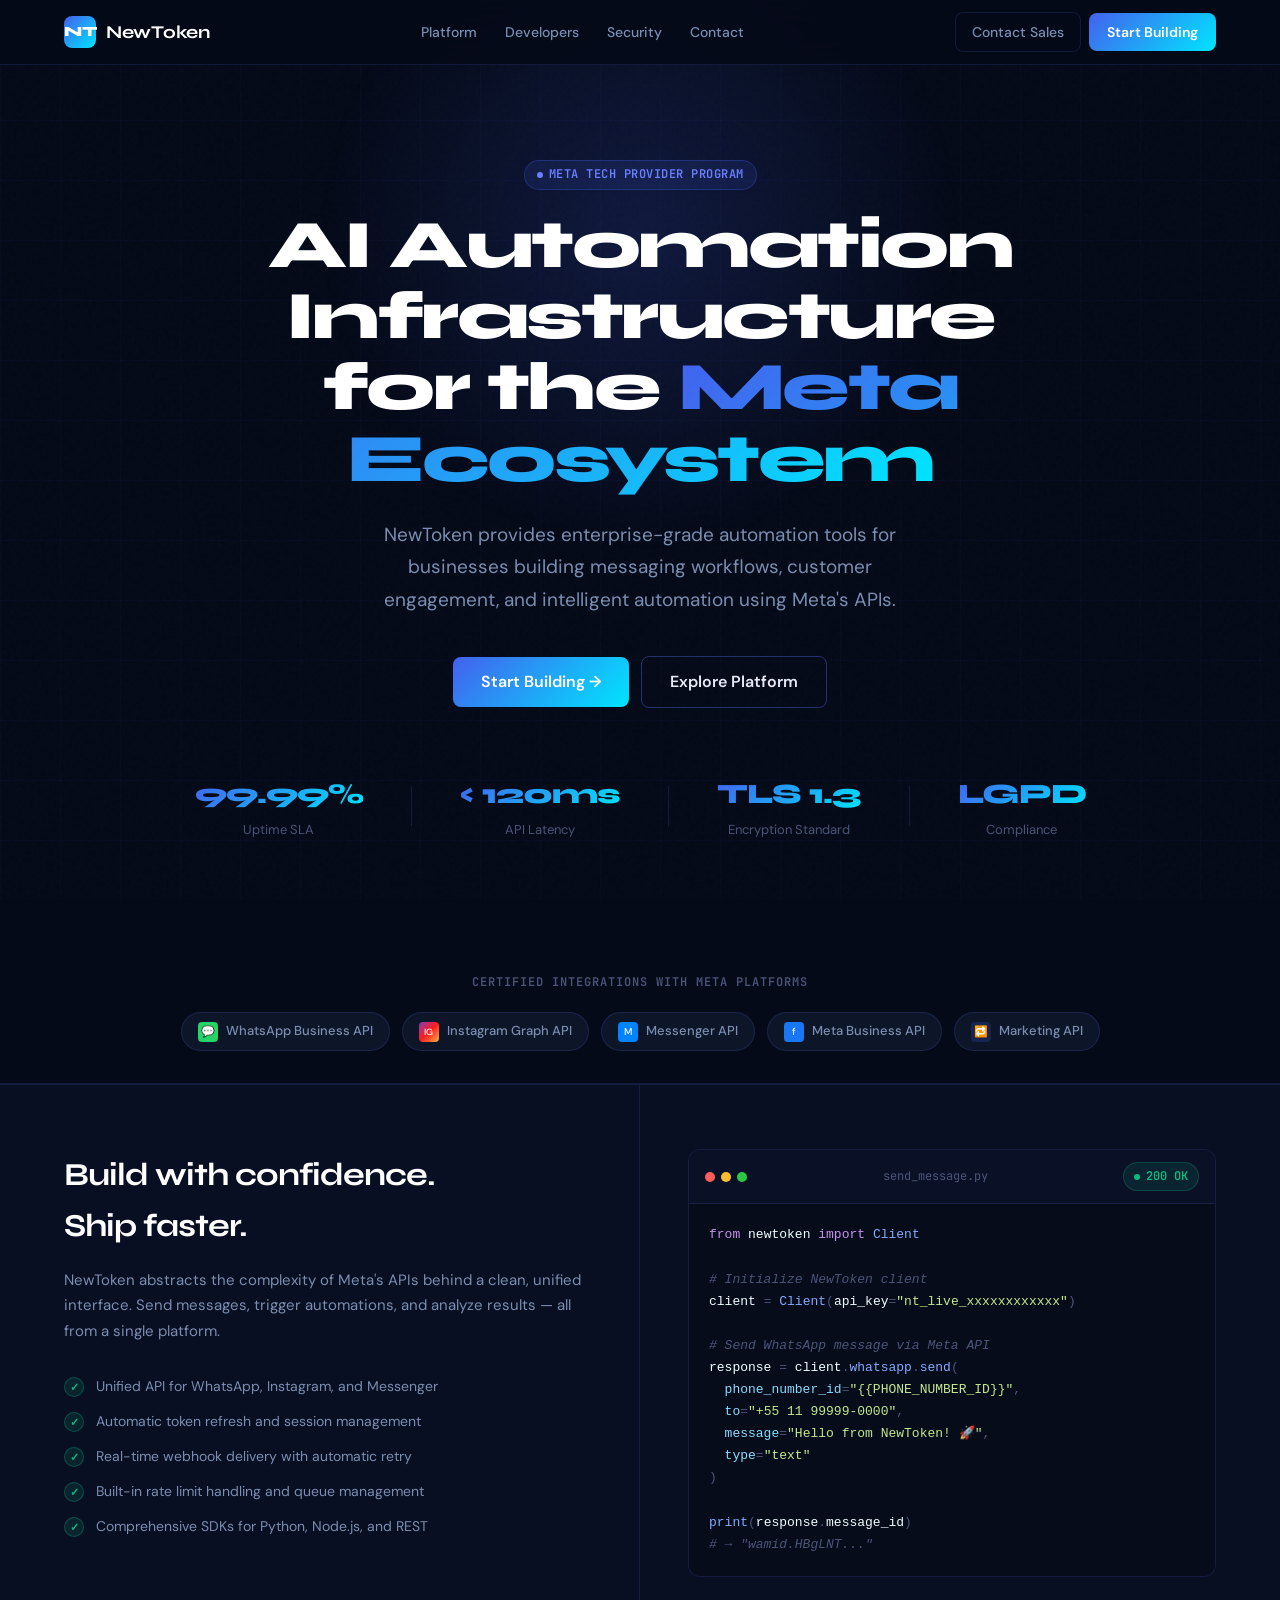
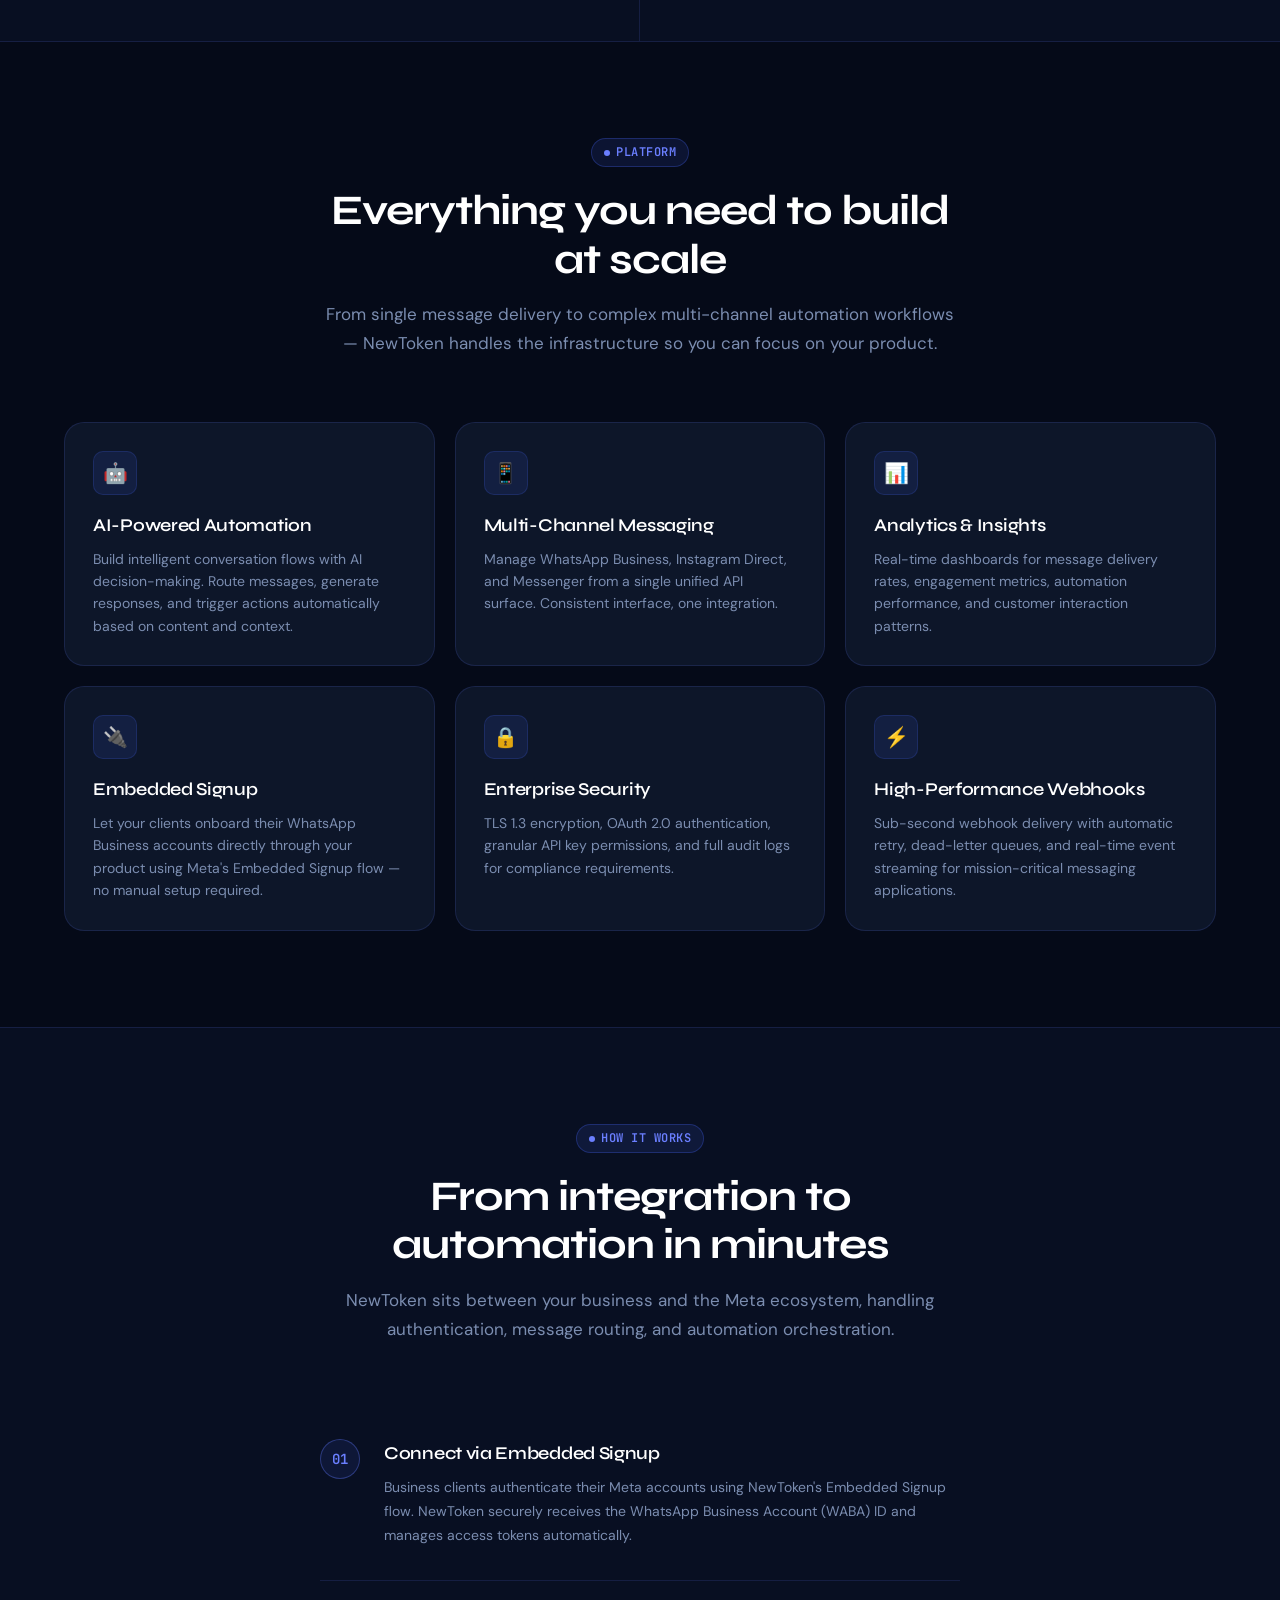
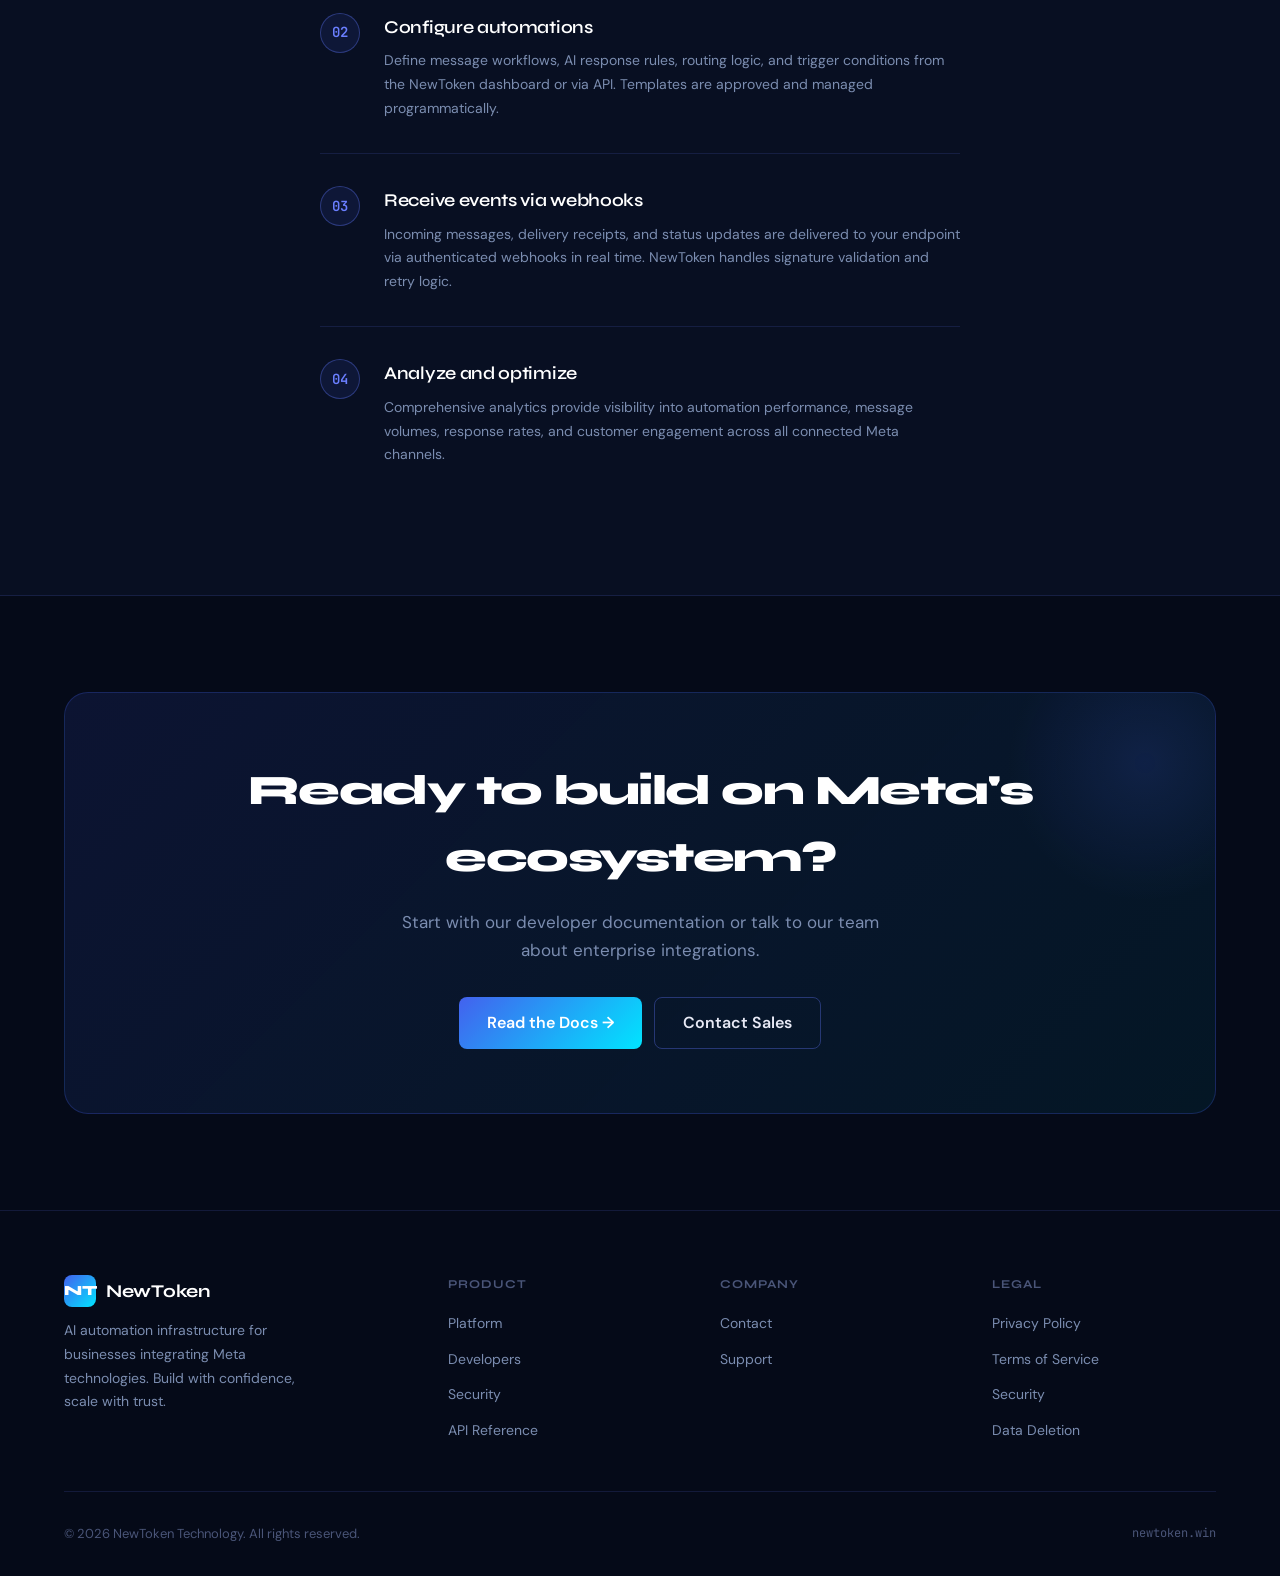
==== index.html @ 520f6eac "feat: add NewToken site - Meta Tech Provider compliant" ====
<!DOCTYPE html>
<html lang="en">
<head>
  <meta charset="UTF-8">
  <meta name="viewport" content="width=device-width, initial-scale=1.0">
  <meta name="description" content="NewToken is an AI automation infrastructure platform for businesses integrating Meta technologies including WhatsApp Business API, Instagram Graph API, and Messenger.">
  <meta name="robots" content="index, follow">
  <meta property="og:title" content="NewToken — AI Automation Platform for Meta Ecosystem">
  <meta property="og:description" content="Enterprise automation infrastructure for businesses building with Meta APIs.">
  <meta property="og:url" content="https://newtoken.win">
  <title>NewToken — AI Automation Platform for Meta Ecosystem</title>
  <link rel="stylesheet" href="styles.css">
  <style>
    /* ─── HERO ─── */
    .hero {
      padding: 160px 0 100px;
      text-align: center;
      position: relative;
      overflow: hidden;
    }

    .hero-glow {
      position: absolute;
      top: -120px;
      left: 50%;
      transform: translateX(-50%);
      width: 700px;
      height: 700px;
      background: radial-gradient(ellipse at center, rgba(67,97,238,0.18) 0%, transparent 65%);
      pointer-events: none;
    }

    .hero h1 {
      font-family: var(--font-heading);
      font-size: clamp(38px, 6vw, 68px);
      font-weight: 800;
      line-height: 1.05;
      letter-spacing: -2.5px;
      color: white;
      max-width: 800px;
      margin: 0 auto 24px;
    }

    .hero h1 .gradient-text {
      background: var(--gradient);
      -webkit-background-clip: text;
      -webkit-text-fill-color: transparent;
      background-clip: text;
    }

    .hero-sub {
      color: var(--text-muted);
      font-size: clamp(16px, 2vw, 19px);
      max-width: 560px;
      margin: 0 auto 40px;
      line-height: 1.7;
    }

    .hero-actions {
      display: flex;
      align-items: center;
      justify-content: center;
      gap: 12px;
      flex-wrap: wrap;
      margin-bottom: 64px;
    }

    .hero-actions .btn-primary { font-size: 16px; padding: 12px 28px; }
    .hero-actions .btn-outline { font-size: 16px; padding: 12px 28px; }

    .hero-stats {
      display: flex;
      align-items: center;
      justify-content: center;
      gap: 48px;
      flex-wrap: wrap;
    }

    .stat {
      text-align: center;
    }

    .stat-value {
      font-family: var(--font-heading);
      font-size: 28px;
      font-weight: 800;
      color: white;
      letter-spacing: -1px;
      background: var(--gradient);
      -webkit-background-clip: text;
      -webkit-text-fill-color: transparent;
      background-clip: text;
    }

    .stat-label {
      color: var(--text-dim);
      font-size: 13px;
      margin-top: 4px;
    }

    .stat-divider {
      width: 1px;
      height: 40px;
      background: var(--border);
    }

    /* ─── CODE DEMO SECTION ─── */
    .demo-section {
      background: var(--bg-2);
      border-top: 1px solid var(--border);
      border-bottom: 1px solid var(--border);
    }

    .demo-grid {
      display: grid;
      grid-template-columns: 1fr 1fr;
      gap: 0;
      align-items: stretch;
    }

    .demo-left {
      padding: 64px 48px 64px 0;
      border-right: 1px solid var(--border);
    }

    .demo-right {
      padding: 64px 0 64px 48px;
      display: flex;
      flex-direction: column;
      justify-content: center;
    }

    .demo-left h2 {
      font-family: var(--font-heading);
      font-size: 32px;
      font-weight: 700;
      color: white;
      letter-spacing: -1px;
      margin-bottom: 16px;
    }

    .demo-left p {
      color: var(--text-muted);
      font-size: 15px;
      line-height: 1.7;
      margin-bottom: 32px;
    }

    .api-feature-list {
      list-style: none;
      display: flex;
      flex-direction: column;
      gap: 14px;
    }

    .api-feature-list li {
      display: flex;
      align-items: flex-start;
      gap: 12px;
      color: var(--text-muted);
      font-size: 14px;
      line-height: 1.5;
    }

    .api-feature-list li::before {
      content: '✓';
      width: 20px;
      height: 20px;
      border-radius: 50%;
      background: rgba(16,185,129,0.12);
      border: 1px solid rgba(16,185,129,0.3);
      color: var(--emerald);
      font-size: 11px;
      font-weight: 700;
      display: flex;
      align-items: center;
      justify-content: center;
      flex-shrink: 0;
      margin-top: 1px;
    }

    /* ─── INTEGRATIONS BAR ─── */
    .integrations-bar {
      padding: 32px 0;
      border-bottom: 1px solid var(--border);
      text-align: center;
    }

    .integrations-bar p {
      color: var(--text-dim);
      font-size: 12px;
      font-weight: 600;
      letter-spacing: 1px;
      text-transform: uppercase;
      font-family: var(--font-mono);
      margin-bottom: 20px;
    }

    .integration-chips {
      display: flex;
      align-items: center;
      justify-content: center;
      gap: 12px;
      flex-wrap: wrap;
    }

    .chip {
      display: inline-flex;
      align-items: center;
      gap: 8px;
      background: var(--bg-card);
      border: 1px solid var(--border);
      border-radius: 100px;
      padding: 8px 16px;
      font-size: 13px;
      font-weight: 500;
      color: var(--text-muted);
    }

    .chip-icon {
      width: 20px;
      height: 20px;
      border-radius: 4px;
      display: flex;
      align-items: center;
      justify-content: center;
      font-size: 11px;
    }

    /* ─── FEATURES ─── */
    .feature-card {
      position: relative;
      overflow: hidden;
    }

    .feature-card::before {
      content: '';
      position: absolute;
      top: 0;
      left: 0;
      right: 0;
      height: 2px;
      background: var(--gradient);
      opacity: 0;
      transition: var(--transition);
    }

    .feature-card:hover::before {
      opacity: 1;
    }

    /* ─── HOW IT WORKS ─── */
    .steps {
      display: flex;
      flex-direction: column;
      gap: 0;
      max-width: 640px;
      margin: 0 auto;
    }

    .step {
      display: flex;
      gap: 24px;
      padding: 32px 0;
      border-bottom: 1px solid var(--border);
    }

    .step:last-child { border-bottom: none; }

    .step-num {
      width: 40px;
      height: 40px;
      border-radius: 50%;
      background: rgba(67,97,238,0.1);
      border: 1px solid var(--border-bright);
      display: flex;
      align-items: center;
      justify-content: center;
      font-family: var(--font-mono);
      font-size: 14px;
      font-weight: 600;
      color: var(--indigo-light);
      flex-shrink: 0;
    }

    .step-content h3 {
      font-family: var(--font-heading);
      font-size: 18px;
      font-weight: 600;
      color: white;
      margin-bottom: 8px;
      letter-spacing: -0.3px;
    }

    .step-content p {
      color: var(--text-muted);
      font-size: 14px;
      line-height: 1.7;
    }

    /* ─── CTA SECTION ─── */
    .cta-section {
      text-align: center;
      padding: 96px 0;
    }

    .cta-box {
      background: linear-gradient(135deg, rgba(67,97,238,0.12), rgba(0,229,255,0.06));
      border: 1px solid rgba(67,97,238,0.25);
      border-radius: 24px;
      padding: 64px;
      position: relative;
      overflow: hidden;
    }

    .cta-box::before {
      content: '';
      position: absolute;
      top: -80px;
      right: -80px;
      width: 300px;
      height: 300px;
      background: radial-gradient(circle, rgba(67,97,238,0.15), transparent 65%);
      pointer-events: none;
    }

    .cta-box h2 {
      font-family: var(--font-heading);
      font-size: clamp(28px, 4vw, 42px);
      font-weight: 800;
      color: white;
      letter-spacing: -1.5px;
      margin-bottom: 16px;
    }

    .cta-box p {
      color: var(--text-muted);
      font-size: 17px;
      max-width: 480px;
      margin: 0 auto 32px;
      line-height: 1.7;
    }

    @media (max-width: 768px) {
      .demo-grid { grid-template-columns: 1fr; }
      .demo-left { padding: 48px 0 32px; border-right: none; border-bottom: 1px solid var(--border); }
      .demo-right { padding: 32px 0 48px; }
      .cta-box { padding: 40px 24px; }
      .stat-divider { display: none; }
    }
  </style>
</head>
<body>
  <div id="nav-root"></div>

  <!-- HERO -->
  <main>
    <section class="hero">
      <div class="hero-glow" aria-hidden="true"></div>
      <div class="container">
        <div class="badge fade-up">
          <span class="badge-dot"></span>
          Meta Tech Provider Program
        </div>
        <h1 class="fade-up delay-1">
          AI Automation Infrastructure<br>for the <span class="gradient-text">Meta Ecosystem</span>
        </h1>
        <p class="hero-sub fade-up delay-2">
          NewToken provides enterprise-grade automation tools for businesses building messaging workflows, customer engagement, and intelligent automation using Meta's APIs.
        </p>
        <div class="hero-actions fade-up delay-3">
          <a href="developers.html" class="btn-primary">Start Building →</a>
          <a href="platform.html" class="btn-outline">Explore Platform</a>
        </div>
        <div class="hero-stats fade-up delay-4">
          <div class="stat">
            <div class="stat-value">99.99%</div>
            <div class="stat-label">Uptime SLA</div>
          </div>
          <div class="stat-divider" aria-hidden="true"></div>
          <div class="stat">
            <div class="stat-value">&lt; 120ms</div>
            <div class="stat-label">API Latency</div>
          </div>
          <div class="stat-divider" aria-hidden="true"></div>
          <div class="stat">
            <div class="stat-value">TLS 1.3</div>
            <div class="stat-label">Encryption Standard</div>
          </div>
          <div class="stat-divider" aria-hidden="true"></div>
          <div class="stat">
            <div class="stat-value">LGPD</div>
            <div class="stat-label">Compliance</div>
          </div>
        </div>
      </div>
    </section>

    <!-- INTEGRATIONS BAR -->
    <div class="integrations-bar">
      <div class="container">
        <p>Certified integrations with Meta platforms</p>
        <div class="integration-chips">
          <div class="chip">
            <div class="chip-icon" style="background:#25D366; color:white;">💬</div>
            WhatsApp Business API
          </div>
          <div class="chip">
            <div class="chip-icon" style="background:linear-gradient(135deg,#833ab4,#fd1d1d,#fcb045); color:white; font-size:9px;">IG</div>
            Instagram Graph API
          </div>
          <div class="chip">
            <div class="chip-icon" style="background:#0084ff; color:white; font-size:10px;">M</div>
            Messenger API
          </div>
          <div class="chip">
            <div class="chip-icon" style="background:#1877f2; color:white; font-size:10px;">f</div>
            Meta Business API
          </div>
          <div class="chip">
            <div class="chip-icon" style="background:rgba(67,97,238,0.2); color:#6b7fff;">🔁</div>
            Marketing API
          </div>
        </div>
      </div>
    </div>

    <!-- CODE DEMO SECTION -->
    <section class="demo-section">
      <div class="container">
        <div class="demo-grid">
          <div class="demo-left">
            <h2>Build with confidence.<br>Ship faster.</h2>
            <p>
              NewToken abstracts the complexity of Meta's APIs behind a clean, unified interface. Send messages, trigger automations, and analyze results — all from a single platform.
            </p>
            <ul class="api-feature-list">
              <li>Unified API for WhatsApp, Instagram, and Messenger</li>
              <li>Automatic token refresh and session management</li>
              <li>Real-time webhook delivery with automatic retry</li>
              <li>Built-in rate limit handling and queue management</li>
              <li>Comprehensive SDKs for Python, Node.js, and REST</li>
            </ul>
          </div>
          <div class="demo-right">
            <div class="code-block">
              <div class="code-header">
                <div class="code-dots" aria-hidden="true">
                  <div class="code-dot dot-red"></div>
                  <div class="code-dot dot-yellow"></div>
                  <div class="code-dot dot-green"></div>
                </div>
                <span class="code-filename">send_message.py</span>
                <span class="status-pill status-success"><span class="status-dot"></span>200 OK</span>
              </div>
              <div class="code-body">
                <pre><span class="tok-keyword">from</span> <span class="tok-var">newtoken</span> <span class="tok-keyword">import</span> <span class="tok-function">Client</span>

<span class="tok-comment"># Initialize NewToken client</span>
<span class="tok-var">client</span> <span class="tok-punct">=</span> <span class="tok-function">Client</span><span class="tok-punct">(</span><span class="tok-var">api_key</span><span class="tok-punct">=</span><span class="tok-string">"nt_live_xxxxxxxxxxxx"</span><span class="tok-punct">)</span>

<span class="tok-comment"># Send WhatsApp message via Meta API</span>
<span class="tok-var">response</span> <span class="tok-punct">=</span> <span class="tok-var">client</span><span class="tok-punct">.</span><span class="tok-function">whatsapp</span><span class="tok-punct">.</span><span class="tok-function">send</span><span class="tok-punct">(</span>
  <span class="tok-prop">phone_number_id</span><span class="tok-punct">=</span><span class="tok-string">"{{PHONE_NUMBER_ID}}"</span><span class="tok-punct">,</span>
  <span class="tok-prop">to</span><span class="tok-punct">=</span><span class="tok-string">"+55 11 99999-0000"</span><span class="tok-punct">,</span>
  <span class="tok-prop">message</span><span class="tok-punct">=</span><span class="tok-string">"Hello from NewToken! 🚀"</span><span class="tok-punct">,</span>
  <span class="tok-prop">type</span><span class="tok-punct">=</span><span class="tok-string">"text"</span>
<span class="tok-punct">)</span>

<span class="tok-function">print</span><span class="tok-punct">(</span><span class="tok-var">response</span><span class="tok-punct">.</span><span class="tok-var">message_id</span><span class="tok-punct">)</span>
<span class="tok-comment"># → "wamid.HBgLNT..."</span></pre>
              </div>
            </div>
          </div>
        </div>
      </div>
    </section>

    <!-- FEATURES -->
    <section class="section">
      <div class="container">
        <div class="section-header">
          <div class="badge"><span class="badge-dot"></span>Platform</div>
          <h2>Everything you need to build at scale</h2>
          <p>From single message delivery to complex multi-channel automation workflows — NewToken handles the infrastructure so you can focus on your product.</p>
        </div>
        <div class="grid-3">
          <article class="card feature-card">
            <div class="card-icon">🤖</div>
            <h3>AI-Powered Automation</h3>
            <p>Build intelligent conversation flows with AI decision-making. Route messages, generate responses, and trigger actions automatically based on content and context.</p>
          </article>
          <article class="card feature-card">
            <div class="card-icon">📱</div>
            <h3>Multi-Channel Messaging</h3>
            <p>Manage WhatsApp Business, Instagram Direct, and Messenger from a single unified API surface. Consistent interface, one integration.</p>
          </article>
          <article class="card feature-card">
            <div class="card-icon">📊</div>
            <h3>Analytics & Insights</h3>
            <p>Real-time dashboards for message delivery rates, engagement metrics, automation performance, and customer interaction patterns.</p>
          </article>
          <article class="card feature-card">
            <div class="card-icon">🔌</div>
            <h3>Embedded Signup</h3>
            <p>Let your clients onboard their WhatsApp Business accounts directly through your product using Meta's Embedded Signup flow — no manual setup required.</p>
          </article>
          <article class="card feature-card">
            <div class="card-icon">🔒</div>
            <h3>Enterprise Security</h3>
            <p>TLS 1.3 encryption, OAuth 2.0 authentication, granular API key permissions, and full audit logs for compliance requirements.</p>
          </article>
          <article class="card feature-card">
            <div class="card-icon">⚡</div>
            <h3>High-Performance Webhooks</h3>
            <p>Sub-second webhook delivery with automatic retry, dead-letter queues, and real-time event streaming for mission-critical messaging applications.</p>
          </article>
        </div>
      </div>
    </section>

    <!-- HOW IT WORKS -->
    <section class="section" style="background: var(--bg-2); border-top: 1px solid var(--border); border-bottom: 1px solid var(--border);">
      <div class="container">
        <div class="section-header">
          <div class="badge"><span class="badge-dot"></span>How it works</div>
          <h2>From integration to automation in minutes</h2>
          <p>NewToken sits between your business and the Meta ecosystem, handling authentication, message routing, and automation orchestration.</p>
        </div>
        <div class="steps">
          <div class="step">
            <div class="step-num">01</div>
            <div class="step-content">
              <h3>Connect via Embedded Signup</h3>
              <p>Business clients authenticate their Meta accounts using NewToken's Embedded Signup flow. NewToken securely receives the WhatsApp Business Account (WABA) ID and manages access tokens automatically.</p>
            </div>
          </div>
          <div class="step">
            <div class="step-num">02</div>
            <div class="step-content">
              <h3>Configure automations</h3>
              <p>Define message workflows, AI response rules, routing logic, and trigger conditions from the NewToken dashboard or via API. Templates are approved and managed programmatically.</p>
            </div>
          </div>
          <div class="step">
            <div class="step-num">03</div>
            <div class="step-content">
              <h3>Receive events via webhooks</h3>
              <p>Incoming messages, delivery receipts, and status updates are delivered to your endpoint via authenticated webhooks in real time. NewToken handles signature validation and retry logic.</p>
            </div>
          </div>
          <div class="step">
            <div class="step-num">04</div>
            <div class="step-content">
              <h3>Analyze and optimize</h3>
              <p>Comprehensive analytics provide visibility into automation performance, message volumes, response rates, and customer engagement across all connected Meta channels.</p>
            </div>
          </div>
        </div>
      </div>
    </section>

    <!-- CTA -->
    <section class="cta-section">
      <div class="container">
        <div class="cta-box">
          <h2>Ready to build on Meta's ecosystem?</h2>
          <p>Start with our developer documentation or talk to our team about enterprise integrations.</p>
          <div style="display:flex;gap:12px;justify-content:center;flex-wrap:wrap;">
            <a href="developers.html" class="btn-primary" style="font-size:16px;padding:12px 28px;">Read the Docs →</a>
            <a href="contact.html" class="btn-outline" style="font-size:16px;padding:12px 28px;">Contact Sales</a>
          </div>
        </div>
      </div>
    </section>
  </main>

  <div id="footer-root"></div>
  <script src="shared.js"></script>
</body>
</html>
---- styles.css ----
@import url('https://fonts.googleapis.com/css2?family=Syne:wght@400;500;600;700;800&family=DM+Sans:ital,opsz,wght@0,9..40,300;0,9..40,400;0,9..40,500;0,9..40,600;1,9..40,400&family=JetBrains+Mono:wght@400;500;600&display=swap');

:root {
  --bg: #050a18;
  --bg-2: #080f22;
  --bg-card: #0d1629;
  --border: rgba(99, 120, 255, 0.15);
  --border-bright: rgba(99, 120, 255, 0.35);
  --indigo: #4361ee;
  --indigo-light: #6b7fff;
  --cyan: #00e5ff;
  --emerald: #10b981;
  --red: #ef4444;
  --text: #e8eaf6;
  --text-muted: #7b8db0;
  --text-dim: #4a5578;
  --gradient: linear-gradient(135deg, #4361ee, #00e5ff);
  --font-heading: 'Syne', sans-serif;
  --font-body: 'DM Sans', sans-serif;
  --font-mono: 'JetBrains Mono', monospace;
  --radius: 12px;
  --radius-lg: 20px;
  --max-w: 1200px;
  --transition: 0.2s ease;
}

*, *::before, *::after { box-sizing: border-box; margin: 0; padding: 0; }

html { scroll-behavior: smooth; }

body {
  font-family: var(--font-body);
  background: var(--bg);
  color: var(--text);
  line-height: 1.6;
  font-size: 16px;
  overflow-x: hidden;
}

/* ─── GRID BACKGROUND ─── */
body::before {
  content: '';
  position: fixed;
  inset: 0;
  background-image:
    linear-gradient(rgba(67,97,238,0.04) 1px, transparent 1px),
    linear-gradient(90deg, rgba(67,97,238,0.04) 1px, transparent 1px);
  background-size: 60px 60px;
  pointer-events: none;
  z-index: 0;
}

/* ─── NOISE OVERLAY ─── */
body::after {
  content: '';
  position: fixed;
  inset: 0;
  opacity: 0.018;
  background-image: url("data:image/svg+xml,%3Csvg viewBox='0 0 256 256' xmlns='http://www.w3.org/2000/svg'%3E%3Cfilter id='noise'%3E%3CfeTurbulence type='fractalNoise' baseFrequency='0.9' numOctaves='4' stitchTiles='stitch'/%3E%3C/filter%3E%3Crect width='100%25' height='100%25' filter='url(%23noise)'/%3E%3C/svg%3E");
  pointer-events: none;
  z-index: 0;
}

/* ─── NAVBAR ─── */
.nav {
  position: fixed;
  top: 0;
  left: 0;
  right: 0;
  z-index: 100;
  backdrop-filter: blur(20px);
  -webkit-backdrop-filter: blur(20px);
  background: rgba(5, 10, 24, 0.85);
  border-bottom: 1px solid var(--border);
}

.nav-inner {
  max-width: var(--max-w);
  margin: 0 auto;
  padding: 0 24px;
  height: 64px;
  display: flex;
  align-items: center;
  justify-content: space-between;
  gap: 32px;
}

.nav-logo {
  display: flex;
  align-items: center;
  gap: 10px;
  text-decoration: none;
  flex-shrink: 0;
}

.nav-logo-icon {
  width: 32px;
  height: 32px;
  background: var(--gradient);
  border-radius: 8px;
  display: flex;
  align-items: center;
  justify-content: center;
  font-family: var(--font-heading);
  font-weight: 800;
  font-size: 14px;
  color: white;
  letter-spacing: -0.5px;
}

.nav-logo-text {
  font-family: var(--font-heading);
  font-weight: 700;
  font-size: 18px;
  color: white;
  letter-spacing: -0.3px;
}

.nav-links {
  display: flex;
  align-items: center;
  gap: 4px;
  list-style: none;
}

.nav-links a {
  color: var(--text-muted);
  text-decoration: none;
  font-size: 14px;
  font-weight: 500;
  padding: 6px 12px;
  border-radius: 8px;
  transition: var(--transition);
}

.nav-links a:hover, .nav-links a.active {
  color: var(--text);
  background: rgba(67,97,238,0.1);
}

.nav-cta {
  display: flex;
  align-items: center;
  gap: 8px;
  flex-shrink: 0;
}

.btn-ghost {
  color: var(--text-muted);
  text-decoration: none;
  font-size: 14px;
  font-weight: 500;
  padding: 8px 16px;
  border-radius: 8px;
  border: 1px solid var(--border);
  transition: var(--transition);
}

.btn-ghost:hover {
  color: var(--text);
  border-color: var(--border-bright);
}

.btn-primary {
  background: var(--gradient);
  color: white;
  text-decoration: none;
  font-size: 14px;
  font-weight: 600;
  padding: 8px 18px;
  border-radius: 8px;
  transition: var(--transition);
  border: none;
  cursor: pointer;
  font-family: var(--font-body);
  display: inline-flex;
  align-items: center;
  gap: 6px;
}

.btn-primary:hover {
  opacity: 0.88;
  transform: translateY(-1px);
}

.btn-outline {
  background: transparent;
  color: var(--text);
  text-decoration: none;
  font-size: 14px;
  font-weight: 600;
  padding: 8px 18px;
  border-radius: 8px;
  border: 1px solid var(--border-bright);
  transition: var(--transition);
  cursor: pointer;
  font-family: var(--font-body);
  display: inline-flex;
  align-items: center;
  gap: 6px;
}

.btn-outline:hover {
  background: rgba(67,97,238,0.08);
  border-color: var(--indigo);
}

/* ─── LAYOUT ─── */
.container {
  max-width: var(--max-w);
  margin: 0 auto;
  padding: 0 24px;
  position: relative;
  z-index: 1;
}

.section {
  padding: 96px 0;
}

.section-sm {
  padding: 64px 0;
}

/* ─── BADGE ─── */
.badge {
  display: inline-flex;
  align-items: center;
  gap: 6px;
  background: rgba(67,97,238,0.12);
  border: 1px solid rgba(67,97,238,0.3);
  color: var(--indigo-light);
  font-size: 12px;
  font-weight: 600;
  padding: 4px 12px;
  border-radius: 100px;
  letter-spacing: 0.5px;
  text-transform: uppercase;
  font-family: var(--font-mono);
  margin-bottom: 20px;
}

.badge-dot {
  width: 6px;
  height: 6px;
  border-radius: 50%;
  background: var(--indigo-light);
  animation: pulse-dot 2s ease infinite;
}

@keyframes pulse-dot {
  0%, 100% { opacity: 1; transform: scale(1); }
  50% { opacity: 0.5; transform: scale(1.3); }
}

/* ─── SECTION HEADER ─── */
.section-header {
  text-align: center;
  max-width: 640px;
  margin: 0 auto 64px;
}

.section-header h2 {
  font-family: var(--font-heading);
  font-size: clamp(28px, 4vw, 42px);
  font-weight: 700;
  color: white;
  letter-spacing: -1px;
  line-height: 1.15;
  margin-bottom: 16px;
}

.section-header p {
  color: var(--text-muted);
  font-size: 17px;
  line-height: 1.7;
}

/* ─── CARDS ─── */
.card {
  background: var(--bg-card);
  border: 1px solid var(--border);
  border-radius: var(--radius-lg);
  padding: 28px;
  transition: var(--transition);
}

.card:hover {
  border-color: var(--border-bright);
  transform: translateY(-2px);
  box-shadow: 0 12px 48px rgba(67,97,238,0.1);
}

.card-icon {
  width: 44px;
  height: 44px;
  border-radius: 10px;
  background: rgba(67,97,238,0.12);
  border: 1px solid rgba(67,97,238,0.2);
  display: flex;
  align-items: center;
  justify-content: center;
  margin-bottom: 16px;
  font-size: 20px;
}

.card h3 {
  font-family: var(--font-heading);
  font-size: 18px;
  font-weight: 600;
  color: white;
  margin-bottom: 8px;
  letter-spacing: -0.3px;
}

.card p {
  color: var(--text-muted);
  font-size: 14px;
  line-height: 1.6;
}

/* ─── GRID LAYOUTS ─── */
.grid-3 {
  display: grid;
  grid-template-columns: repeat(auto-fit, minmax(280px, 1fr));
  gap: 20px;
}

.grid-2 {
  display: grid;
  grid-template-columns: repeat(auto-fit, minmax(360px, 1fr));
  gap: 24px;
}

/* ─── CODE BLOCK ─── */
.code-block {
  background: #070c1a;
  border: 1px solid var(--border);
  border-radius: var(--radius);
  overflow: hidden;
  font-family: var(--font-mono);
  font-size: 13px;
}

.code-header {
  display: flex;
  align-items: center;
  justify-content: space-between;
  padding: 12px 16px;
  border-bottom: 1px solid var(--border);
  background: rgba(67,97,238,0.05);
}

.code-dots {
  display: flex;
  gap: 6px;
}

.code-dot {
  width: 10px;
  height: 10px;
  border-radius: 50%;
}

.dot-red { background: #ff5f57; }
.dot-yellow { background: #ffbd2e; }
.dot-green { background: #28ca41; }

.code-filename {
  color: var(--text-dim);
  font-size: 12px;
}

.code-body {
  padding: 20px;
  line-height: 1.7;
  overflow-x: auto;
}

.code-body pre { white-space: pre-wrap; }

.tok-keyword { color: #c792ea; }
.tok-string { color: #c3e88d; }
.tok-comment { color: #4a5578; font-style: italic; }
.tok-number { color: #f78c6c; }
.tok-function { color: #82aaff; }
.tok-var { color: #eeffff; }
.tok-prop { color: #89ddff; }
.tok-punct { color: var(--text-dim); }

/* ─── STATUS BADGE ─── */
.status-pill {
  display: inline-flex;
  align-items: center;
  gap: 6px;
  font-size: 12px;
  font-weight: 600;
  font-family: var(--font-mono);
  padding: 4px 10px;
  border-radius: 100px;
}

.status-success {
  background: rgba(16,185,129,0.12);
  color: var(--emerald);
  border: 1px solid rgba(16,185,129,0.25);
}

.status-dot {
  width: 6px;
  height: 6px;
  border-radius: 50%;
  background: currentColor;
}

/* ─── DIVIDER ─── */
.divider {
  height: 1px;
  background: var(--border);
  border: none;
}

/* ─── FOOTER ─── */
footer {
  border-top: 1px solid var(--border);
  padding: 64px 0 32px;
  position: relative;
  z-index: 1;
}

.footer-grid {
  display: grid;
  grid-template-columns: 1.5fr 1fr 1fr 1fr;
  gap: 48px;
  margin-bottom: 48px;
}

.footer-brand p {
  color: var(--text-muted);
  font-size: 14px;
  line-height: 1.7;
  margin-top: 12px;
  max-width: 260px;
}

.footer-col h4 {
  font-family: var(--font-heading);
  font-size: 12px;
  font-weight: 700;
  color: var(--text-dim);
  letter-spacing: 1px;
  text-transform: uppercase;
  margin-bottom: 16px;
}

.footer-col ul {
  list-style: none;
  display: flex;
  flex-direction: column;
  gap: 10px;
}

.footer-col a {
  color: var(--text-muted);
  text-decoration: none;
  font-size: 14px;
  transition: var(--transition);
}

.footer-col a:hover {
  color: var(--text);
}

.footer-bottom {
  display: flex;
  align-items: center;
  justify-content: space-between;
  padding-top: 32px;
  border-top: 1px solid var(--border);
  color: var(--text-dim);
  font-size: 13px;
}

/* ─── PAGE HERO (sub-pages) ─── */
.page-hero {
  padding: 140px 0 80px;
  text-align: center;
}

.page-hero h1 {
  font-family: var(--font-heading);
  font-size: clamp(36px, 5vw, 56px);
  font-weight: 800;
  color: white;
  letter-spacing: -2px;
  line-height: 1.1;
  margin-bottom: 20px;
}

.page-hero p {
  color: var(--text-muted);
  font-size: 18px;
  max-width: 560px;
  margin: 0 auto;
  line-height: 1.7;
}

/* ─── PROSE (legal pages) ─── */
.prose {
  max-width: 760px;
  margin: 0 auto;
  padding-bottom: 96px;
}

.prose h2 {
  font-family: var(--font-heading);
  font-size: 22px;
  font-weight: 700;
  color: white;
  letter-spacing: -0.5px;
  margin: 40px 0 12px;
}

.prose h3 {
  font-family: var(--font-heading);
  font-size: 16px;
  font-weight: 600;
  color: var(--text);
  margin: 28px 0 8px;
}

.prose p {
  color: var(--text-muted);
  font-size: 15px;
  line-height: 1.8;
  margin-bottom: 16px;
}

.prose ul {
  color: var(--text-muted);
  font-size: 15px;
  line-height: 1.8;
  padding-left: 20px;
  margin-bottom: 16px;
}

.prose ul li { margin-bottom: 6px; }

.prose strong {
  color: var(--text);
  font-weight: 600;
}

.prose a {
  color: var(--indigo-light);
  text-decoration: none;
}

.prose a:hover { text-decoration: underline; }

.prose-meta {
  display: flex;
  gap: 24px;
  margin-bottom: 48px;
  font-size: 13px;
  color: var(--text-dim);
  font-family: var(--font-mono);
  flex-wrap: wrap;
}

.info-box {
  background: rgba(67,97,238,0.08);
  border: 1px solid rgba(67,97,238,0.2);
  border-radius: var(--radius);
  padding: 20px 24px;
  margin: 24px 0;
  color: var(--text-muted);
  font-size: 14px;
  line-height: 1.7;
}

.info-box strong { color: var(--indigo-light); }

/* ─── HAMBURGER MOBILE ─── */
.nav-hamburger {
  display: none;
  flex-direction: column;
  gap: 5px;
  cursor: pointer;
  padding: 4px;
  background: none;
  border: none;
}

.nav-hamburger span {
  width: 22px;
  height: 2px;
  background: var(--text-muted);
  border-radius: 2px;
  transition: var(--transition);
}

/* ─── ANIMATIONS ─── */
@keyframes fadeUp {
  from { opacity: 0; transform: translateY(20px); }
  to { opacity: 1; transform: translateY(0); }
}

.fade-up {
  opacity: 0;
  animation: fadeUp 0.6s ease forwards;
}

.delay-1 { animation-delay: 0.1s; }
.delay-2 { animation-delay: 0.2s; }
.delay-3 { animation-delay: 0.3s; }
.delay-4 { animation-delay: 0.4s; }

/* ─── RESPONSIVE ─── */
@media (max-width: 768px) {
  .nav-links, .nav-cta .btn-ghost { display: none; }
  .nav-hamburger { display: flex; }
  .footer-grid { grid-template-columns: 1fr 1fr; gap: 32px; }
  .footer-bottom { flex-direction: column; gap: 12px; text-align: center; }
}

@media (max-width: 480px) {
  .footer-grid { grid-template-columns: 1fr; }
  .section { padding: 64px 0; }
}
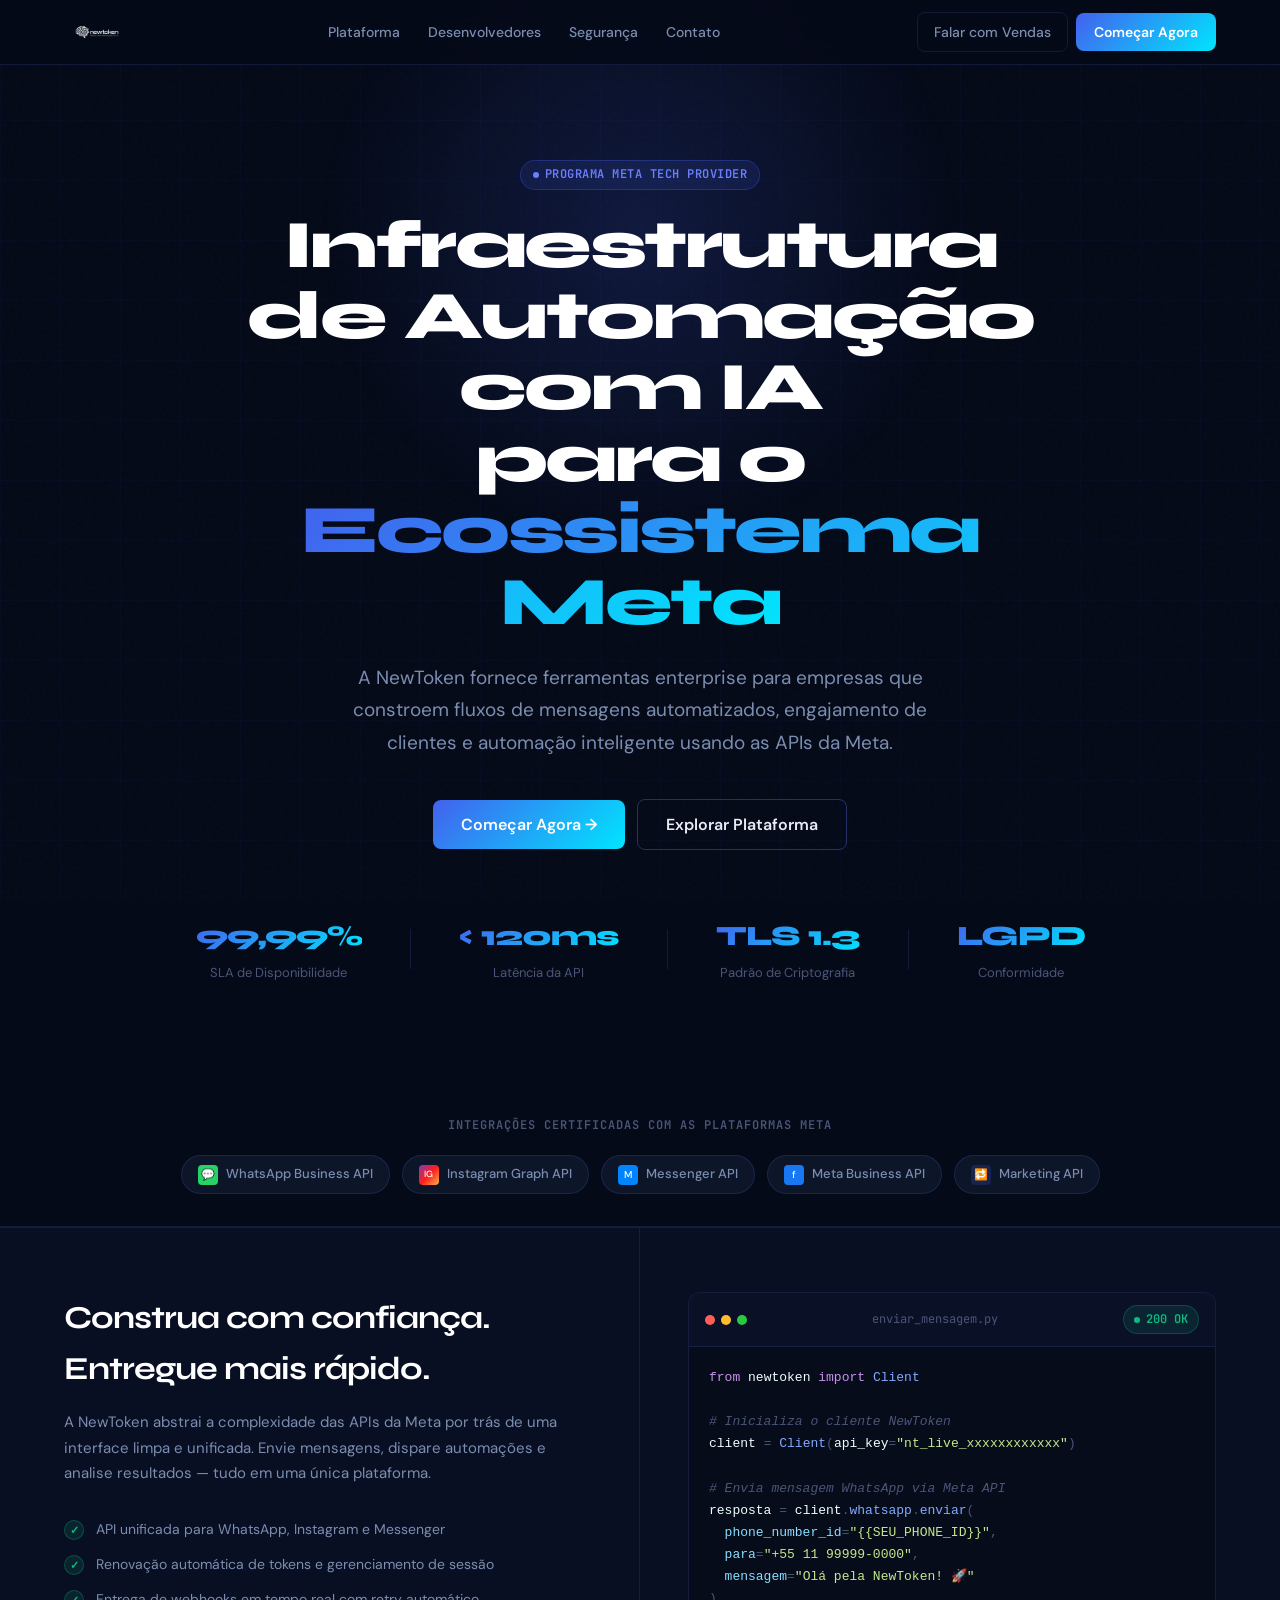
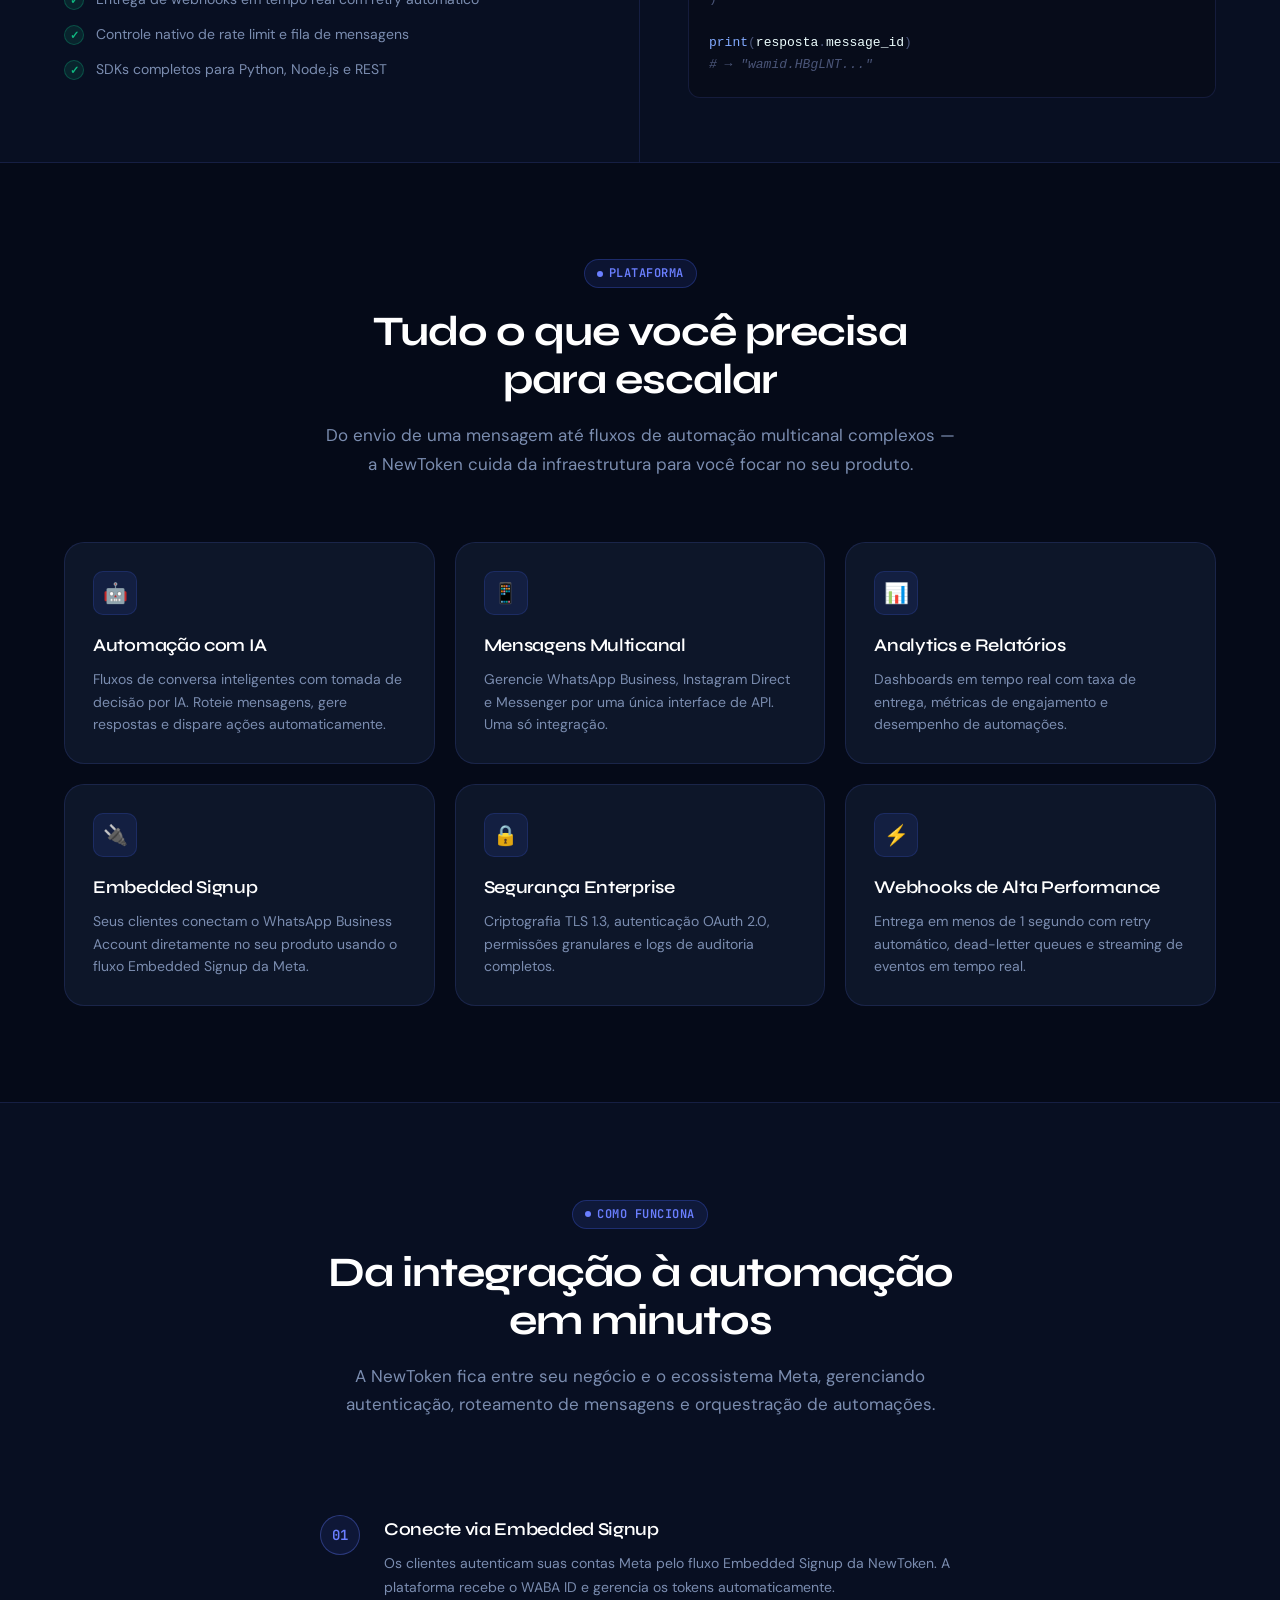
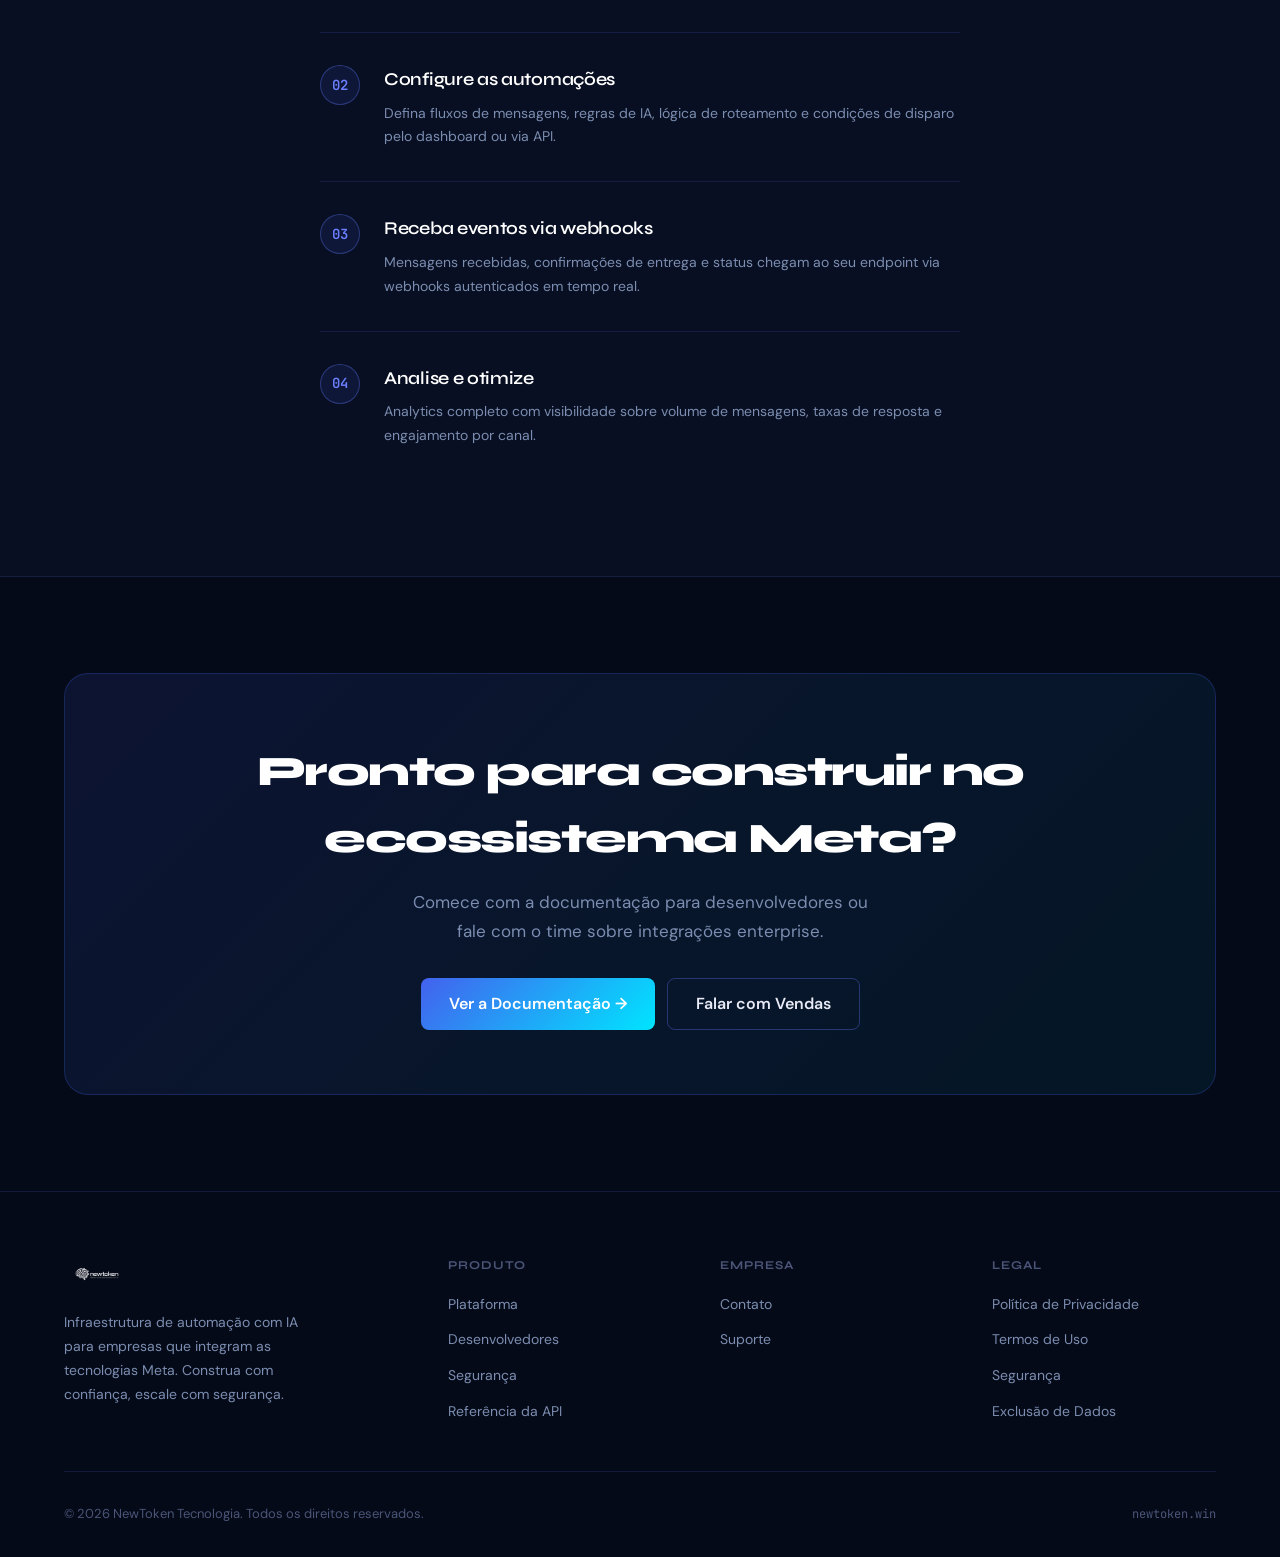
==== commit 92fa7e26: "feat: add logo + translate all pages to pt-BR" ====
--- a/index.html
+++ b/index.html
@@ -1,580 +1,183 @@
 <!DOCTYPE html>
-<html lang="en">
+<html lang="pt-BR">
 <head>
   <meta charset="UTF-8">
   <meta name="viewport" content="width=device-width, initial-scale=1.0">
-  <meta name="description" content="NewToken is an AI automation infrastructure platform for businesses integrating Meta technologies including WhatsApp Business API, Instagram Graph API, and Messenger.">
+  <meta name="description" content="NewToken é uma plataforma de infraestrutura de automação com IA para empresas que integram as tecnologias Meta: WhatsApp Business API, Instagram Graph API e Messenger.">
   <meta name="robots" content="index, follow">
-  <meta property="og:title" content="NewToken — AI Automation Platform for Meta Ecosystem">
-  <meta property="og:description" content="Enterprise automation infrastructure for businesses building with Meta APIs.">
-  <meta property="og:url" content="https://newtoken.win">
-  <title>NewToken — AI Automation Platform for Meta Ecosystem</title>
+  <title>NewToken — Plataforma de Automação com IA para o Ecossistema Meta</title>
   <link rel="stylesheet" href="styles.css">
   <style>
-    /* ─── HERO ─── */
-    .hero {
-      padding: 160px 0 100px;
-      text-align: center;
-      position: relative;
-      overflow: hidden;
-    }
-
-    .hero-glow {
-      position: absolute;
-      top: -120px;
-      left: 50%;
-      transform: translateX(-50%);
-      width: 700px;
-      height: 700px;
-      background: radial-gradient(ellipse at center, rgba(67,97,238,0.18) 0%, transparent 65%);
-      pointer-events: none;
-    }
-
-    .hero h1 {
-      font-family: var(--font-heading);
-      font-size: clamp(38px, 6vw, 68px);
-      font-weight: 800;
-      line-height: 1.05;
-      letter-spacing: -2.5px;
-      color: white;
-      max-width: 800px;
-      margin: 0 auto 24px;
-    }
-
-    .hero h1 .gradient-text {
-      background: var(--gradient);
-      -webkit-background-clip: text;
-      -webkit-text-fill-color: transparent;
-      background-clip: text;
-    }
-
-    .hero-sub {
-      color: var(--text-muted);
-      font-size: clamp(16px, 2vw, 19px);
-      max-width: 560px;
-      margin: 0 auto 40px;
-      line-height: 1.7;
-    }
-
-    .hero-actions {
-      display: flex;
-      align-items: center;
-      justify-content: center;
-      gap: 12px;
-      flex-wrap: wrap;
-      margin-bottom: 64px;
-    }
-
-    .hero-actions .btn-primary { font-size: 16px; padding: 12px 28px; }
-    .hero-actions .btn-outline { font-size: 16px; padding: 12px 28px; }
-
-    .hero-stats {
-      display: flex;
-      align-items: center;
-      justify-content: center;
-      gap: 48px;
-      flex-wrap: wrap;
-    }
-
-    .stat {
-      text-align: center;
-    }
-
-    .stat-value {
-      font-family: var(--font-heading);
-      font-size: 28px;
-      font-weight: 800;
-      color: white;
-      letter-spacing: -1px;
-      background: var(--gradient);
-      -webkit-background-clip: text;
-      -webkit-text-fill-color: transparent;
-      background-clip: text;
-    }
-
-    .stat-label {
-      color: var(--text-dim);
-      font-size: 13px;
-      margin-top: 4px;
-    }
-
-    .stat-divider {
-      width: 1px;
-      height: 40px;
-      background: var(--border);
-    }
-
-    /* ─── CODE DEMO SECTION ─── */
-    .demo-section {
-      background: var(--bg-2);
-      border-top: 1px solid var(--border);
-      border-bottom: 1px solid var(--border);
-    }
-
-    .demo-grid {
-      display: grid;
-      grid-template-columns: 1fr 1fr;
-      gap: 0;
-      align-items: stretch;
-    }
-
-    .demo-left {
-      padding: 64px 48px 64px 0;
-      border-right: 1px solid var(--border);
-    }
-
-    .demo-right {
-      padding: 64px 0 64px 48px;
-      display: flex;
-      flex-direction: column;
-      justify-content: center;
-    }
-
-    .demo-left h2 {
-      font-family: var(--font-heading);
-      font-size: 32px;
-      font-weight: 700;
-      color: white;
-      letter-spacing: -1px;
-      margin-bottom: 16px;
-    }
-
-    .demo-left p {
-      color: var(--text-muted);
-      font-size: 15px;
-      line-height: 1.7;
-      margin-bottom: 32px;
-    }
-
-    .api-feature-list {
-      list-style: none;
-      display: flex;
-      flex-direction: column;
-      gap: 14px;
-    }
-
-    .api-feature-list li {
-      display: flex;
-      align-items: flex-start;
-      gap: 12px;
-      color: var(--text-muted);
-      font-size: 14px;
-      line-height: 1.5;
-    }
-
-    .api-feature-list li::before {
-      content: '✓';
-      width: 20px;
-      height: 20px;
-      border-radius: 50%;
-      background: rgba(16,185,129,0.12);
-      border: 1px solid rgba(16,185,129,0.3);
-      color: var(--emerald);
-      font-size: 11px;
-      font-weight: 700;
-      display: flex;
-      align-items: center;
-      justify-content: center;
-      flex-shrink: 0;
-      margin-top: 1px;
-    }
-
-    /* ─── INTEGRATIONS BAR ─── */
-    .integrations-bar {
-      padding: 32px 0;
-      border-bottom: 1px solid var(--border);
-      text-align: center;
-    }
-
-    .integrations-bar p {
-      color: var(--text-dim);
-      font-size: 12px;
-      font-weight: 600;
-      letter-spacing: 1px;
-      text-transform: uppercase;
-      font-family: var(--font-mono);
-      margin-bottom: 20px;
-    }
-
-    .integration-chips {
-      display: flex;
-      align-items: center;
-      justify-content: center;
-      gap: 12px;
-      flex-wrap: wrap;
-    }
-
-    .chip {
-      display: inline-flex;
-      align-items: center;
-      gap: 8px;
-      background: var(--bg-card);
-      border: 1px solid var(--border);
-      border-radius: 100px;
-      padding: 8px 16px;
-      font-size: 13px;
-      font-weight: 500;
-      color: var(--text-muted);
-    }
-
-    .chip-icon {
-      width: 20px;
-      height: 20px;
-      border-radius: 4px;
-      display: flex;
-      align-items: center;
-      justify-content: center;
-      font-size: 11px;
-    }
-
-    /* ─── FEATURES ─── */
-    .feature-card {
-      position: relative;
-      overflow: hidden;
-    }
-
-    .feature-card::before {
-      content: '';
-      position: absolute;
-      top: 0;
-      left: 0;
-      right: 0;
-      height: 2px;
-      background: var(--gradient);
-      opacity: 0;
-      transition: var(--transition);
-    }
-
-    .feature-card:hover::before {
-      opacity: 1;
-    }
-
-    /* ─── HOW IT WORKS ─── */
-    .steps {
-      display: flex;
-      flex-direction: column;
-      gap: 0;
-      max-width: 640px;
-      margin: 0 auto;
-    }
-
-    .step {
-      display: flex;
-      gap: 24px;
-      padding: 32px 0;
-      border-bottom: 1px solid var(--border);
-    }
-
-    .step:last-child { border-bottom: none; }
-
-    .step-num {
-      width: 40px;
-      height: 40px;
-      border-radius: 50%;
-      background: rgba(67,97,238,0.1);
-      border: 1px solid var(--border-bright);
-      display: flex;
-      align-items: center;
-      justify-content: center;
-      font-family: var(--font-mono);
-      font-size: 14px;
-      font-weight: 600;
-      color: var(--indigo-light);
-      flex-shrink: 0;
-    }
-
-    .step-content h3 {
-      font-family: var(--font-heading);
-      font-size: 18px;
-      font-weight: 600;
-      color: white;
-      margin-bottom: 8px;
-      letter-spacing: -0.3px;
-    }
-
-    .step-content p {
-      color: var(--text-muted);
-      font-size: 14px;
-      line-height: 1.7;
-    }
-
-    /* ─── CTA SECTION ─── */
-    .cta-section {
-      text-align: center;
-      padding: 96px 0;
-    }
-
-    .cta-box {
-      background: linear-gradient(135deg, rgba(67,97,238,0.12), rgba(0,229,255,0.06));
-      border: 1px solid rgba(67,97,238,0.25);
-      border-radius: 24px;
-      padding: 64px;
-      position: relative;
-      overflow: hidden;
-    }
-
-    .cta-box::before {
-      content: '';
-      position: absolute;
-      top: -80px;
-      right: -80px;
-      width: 300px;
-      height: 300px;
-      background: radial-gradient(circle, rgba(67,97,238,0.15), transparent 65%);
-      pointer-events: none;
-    }
-
-    .cta-box h2 {
-      font-family: var(--font-heading);
-      font-size: clamp(28px, 4vw, 42px);
-      font-weight: 800;
-      color: white;
-      letter-spacing: -1.5px;
-      margin-bottom: 16px;
-    }
-
-    .cta-box p {
-      color: var(--text-muted);
-      font-size: 17px;
-      max-width: 480px;
-      margin: 0 auto 32px;
-      line-height: 1.7;
-    }
-
-    @media (max-width: 768px) {
-      .demo-grid { grid-template-columns: 1fr; }
-      .demo-left { padding: 48px 0 32px; border-right: none; border-bottom: 1px solid var(--border); }
-      .demo-right { padding: 32px 0 48px; }
-      .cta-box { padding: 40px 24px; }
-      .stat-divider { display: none; }
-    }
+    .hero{padding:160px 0 100px;text-align:center;position:relative;overflow:hidden}
+    .hero-glow{position:absolute;top:-120px;left:50%;transform:translateX(-50%);width:700px;height:700px;background:radial-gradient(ellipse at center,rgba(67,97,238,0.18) 0%,transparent 65%);pointer-events:none}
+    .hero h1{font-family:var(--font-heading);font-size:clamp(38px,6vw,68px);font-weight:800;line-height:1.05;letter-spacing:-2.5px;color:white;max-width:820px;margin:0 auto 24px}
+    .gradient-text{background:var(--gradient);-webkit-background-clip:text;-webkit-text-fill-color:transparent;background-clip:text}
+    .hero-sub{color:var(--text-muted);font-size:clamp(16px,2vw,19px);max-width:580px;margin:0 auto 40px;line-height:1.7}
+    .hero-actions{display:flex;align-items:center;justify-content:center;gap:12px;flex-wrap:wrap;margin-bottom:64px}
+    .hero-actions .btn-primary,.hero-actions .btn-outline{font-size:16px;padding:12px 28px}
+    .hero-stats{display:flex;align-items:center;justify-content:center;gap:48px;flex-wrap:wrap}
+    .stat{text-align:center}
+    .stat-value{font-family:var(--font-heading);font-size:28px;font-weight:800;background:var(--gradient);-webkit-background-clip:text;-webkit-text-fill-color:transparent;background-clip:text;letter-spacing:-1px}
+    .stat-label{color:var(--text-dim);font-size:13px;margin-top:4px}
+    .stat-divider{width:1px;height:40px;background:var(--border)}
+    .integrations-bar{padding:32px 0;border-bottom:1px solid var(--border);text-align:center}
+    .integrations-bar p{color:var(--text-dim);font-size:12px;font-weight:600;letter-spacing:1px;text-transform:uppercase;font-family:var(--font-mono);margin-bottom:20px}
+    .integration-chips{display:flex;align-items:center;justify-content:center;gap:12px;flex-wrap:wrap}
+    .chip{display:inline-flex;align-items:center;gap:8px;background:var(--bg-card);border:1px solid var(--border);border-radius:100px;padding:8px 16px;font-size:13px;font-weight:500;color:var(--text-muted)}
+    .chip-icon{width:20px;height:20px;border-radius:4px;display:flex;align-items:center;justify-content:center;font-size:11px}
+    .demo-section{background:var(--bg-2);border-top:1px solid var(--border);border-bottom:1px solid var(--border)}
+    .demo-grid{display:grid;grid-template-columns:1fr 1fr;gap:0;align-items:stretch}
+    .demo-left{padding:64px 48px 64px 0;border-right:1px solid var(--border)}
+    .demo-right{padding:64px 0 64px 48px;display:flex;flex-direction:column;justify-content:center}
+    .demo-left h2{font-family:var(--font-heading);font-size:32px;font-weight:700;color:white;letter-spacing:-1px;margin-bottom:16px}
+    .demo-left p{color:var(--text-muted);font-size:15px;line-height:1.7;margin-bottom:32px}
+    .api-feature-list{list-style:none;display:flex;flex-direction:column;gap:14px}
+    .api-feature-list li{display:flex;align-items:flex-start;gap:12px;color:var(--text-muted);font-size:14px;line-height:1.5}
+    .api-feature-list li::before{content:'✓';width:20px;height:20px;border-radius:50%;background:rgba(16,185,129,0.12);border:1px solid rgba(16,185,129,0.3);color:var(--emerald);font-size:11px;font-weight:700;display:flex;align-items:center;justify-content:center;flex-shrink:0;margin-top:1px}
+    .feature-card{position:relative;overflow:hidden}
+    .feature-card::before{content:'';position:absolute;top:0;left:0;right:0;height:2px;background:var(--gradient);opacity:0;transition:var(--transition)}
+    .feature-card:hover::before{opacity:1}
+    .steps{display:flex;flex-direction:column;gap:0;max-width:640px;margin:0 auto}
+    .step{display:flex;gap:24px;padding:32px 0;border-bottom:1px solid var(--border)}
+    .step:last-child{border-bottom:none}
+    .step-num{width:40px;height:40px;border-radius:50%;background:rgba(67,97,238,0.1);border:1px solid var(--border-bright);display:flex;align-items:center;justify-content:center;font-family:var(--font-mono);font-size:14px;font-weight:600;color:var(--indigo-light);flex-shrink:0}
+    .step-content h3{font-family:var(--font-heading);font-size:18px;font-weight:600;color:white;margin-bottom:8px;letter-spacing:-0.3px}
+    .step-content p{color:var(--text-muted);font-size:14px;line-height:1.7}
+    .cta-box{background:linear-gradient(135deg,rgba(67,97,238,0.12),rgba(0,229,255,0.06));border:1px solid rgba(67,97,238,0.25);border-radius:24px;padding:64px;position:relative;overflow:hidden;text-align:center}
+    .cta-box h2{font-family:var(--font-heading);font-size:clamp(28px,4vw,42px);font-weight:800;color:white;letter-spacing:-1.5px;margin-bottom:16px}
+    .cta-box p{color:var(--text-muted);font-size:17px;max-width:480px;margin:0 auto 32px;line-height:1.7}
+    @keyframes fadeUp{from{opacity:0;transform:translateY(20px)}to{opacity:1;transform:translateY(0)}}
+    .fade-up{opacity:0;animation:fadeUp 0.6s ease forwards}
+    .delay-1{animation-delay:0.1s}.delay-2{animation-delay:0.2s}.delay-3{animation-delay:0.3s}.delay-4{animation-delay:0.4s}
+    @media(max-width:768px){.demo-grid{grid-template-columns:1fr}.demo-left{padding:48px 0 32px;border-right:none;border-bottom:1px solid var(--border)}.demo-right{padding:32px 0 48px}.cta-box{padding:40px 24px}.stat-divider{display:none}}
   </style>
 </head>
 <body>
   <div id="nav-root"></div>
-
-  <!-- HERO -->
   <main>
     <section class="hero">
       <div class="hero-glow" aria-hidden="true"></div>
       <div class="container">
-        <div class="badge fade-up">
-          <span class="badge-dot"></span>
-          Meta Tech Provider Program
-        </div>
-        <h1 class="fade-up delay-1">
-          AI Automation Infrastructure<br>for the <span class="gradient-text">Meta Ecosystem</span>
-        </h1>
-        <p class="hero-sub fade-up delay-2">
-          NewToken provides enterprise-grade automation tools for businesses building messaging workflows, customer engagement, and intelligent automation using Meta's APIs.
-        </p>
+        <div class="badge fade-up"><span class="badge-dot"></span>Programa Meta Tech Provider</div>
+        <h1 class="fade-up delay-1">Infraestrutura de Automação com IA<br>para o <span class="gradient-text">Ecossistema Meta</span></h1>
+        <p class="hero-sub fade-up delay-2">A NewToken fornece ferramentas enterprise para empresas que constroem fluxos de mensagens automatizados, engajamento de clientes e automação inteligente usando as APIs da Meta.</p>
         <div class="hero-actions fade-up delay-3">
-          <a href="developers.html" class="btn-primary">Start Building →</a>
-          <a href="platform.html" class="btn-outline">Explore Platform</a>
+          <a href="developers.html" class="btn-primary">Começar Agora →</a>
+          <a href="platform.html" class="btn-outline">Explorar Plataforma</a>
         </div>
         <div class="hero-stats fade-up delay-4">
-          <div class="stat">
-            <div class="stat-value">99.99%</div>
-            <div class="stat-label">Uptime SLA</div>
-          </div>
+          <div class="stat"><div class="stat-value">99,99%</div><div class="stat-label">SLA de Disponibilidade</div></div>
           <div class="stat-divider" aria-hidden="true"></div>
-          <div class="stat">
-            <div class="stat-value">&lt; 120ms</div>
-            <div class="stat-label">API Latency</div>
-          </div>
+          <div class="stat"><div class="stat-value">&lt; 120ms</div><div class="stat-label">Latência da API</div></div>
           <div class="stat-divider" aria-hidden="true"></div>
-          <div class="stat">
-            <div class="stat-value">TLS 1.3</div>
-            <div class="stat-label">Encryption Standard</div>
-          </div>
+          <div class="stat"><div class="stat-value">TLS 1.3</div><div class="stat-label">Padrão de Criptografia</div></div>
           <div class="stat-divider" aria-hidden="true"></div>
-          <div class="stat">
-            <div class="stat-value">LGPD</div>
-            <div class="stat-label">Compliance</div>
-          </div>
+          <div class="stat"><div class="stat-value">LGPD</div><div class="stat-label">Conformidade</div></div>
         </div>
       </div>
     </section>
 
-    <!-- INTEGRATIONS BAR -->
     <div class="integrations-bar">
       <div class="container">
-        <p>Certified integrations with Meta platforms</p>
+        <p>Integrações certificadas com as plataformas Meta</p>
         <div class="integration-chips">
-          <div class="chip">
-            <div class="chip-icon" style="background:#25D366; color:white;">💬</div>
-            WhatsApp Business API
-          </div>
-          <div class="chip">
-            <div class="chip-icon" style="background:linear-gradient(135deg,#833ab4,#fd1d1d,#fcb045); color:white; font-size:9px;">IG</div>
-            Instagram Graph API
-          </div>
-          <div class="chip">
-            <div class="chip-icon" style="background:#0084ff; color:white; font-size:10px;">M</div>
-            Messenger API
-          </div>
-          <div class="chip">
-            <div class="chip-icon" style="background:#1877f2; color:white; font-size:10px;">f</div>
-            Meta Business API
-          </div>
-          <div class="chip">
-            <div class="chip-icon" style="background:rgba(67,97,238,0.2); color:#6b7fff;">🔁</div>
-            Marketing API
-          </div>
+          <div class="chip"><div class="chip-icon" style="background:#25D366;color:white;">💬</div>WhatsApp Business API</div>
+          <div class="chip"><div class="chip-icon" style="background:linear-gradient(135deg,#833ab4,#fd1d1d,#fcb045);color:white;font-size:9px;">IG</div>Instagram Graph API</div>
+          <div class="chip"><div class="chip-icon" style="background:#0084ff;color:white;font-size:10px;">M</div>Messenger API</div>
+          <div class="chip"><div class="chip-icon" style="background:#1877f2;color:white;font-size:10px;">f</div>Meta Business API</div>
+          <div class="chip"><div class="chip-icon" style="background:rgba(67,97,238,0.2);color:#6b7fff;">🔁</div>Marketing API</div>
         </div>
       </div>
     </div>
 
-    <!-- CODE DEMO SECTION -->
     <section class="demo-section">
       <div class="container">
         <div class="demo-grid">
           <div class="demo-left">
-            <h2>Build with confidence.<br>Ship faster.</h2>
-            <p>
-              NewToken abstracts the complexity of Meta's APIs behind a clean, unified interface. Send messages, trigger automations, and analyze results — all from a single platform.
-            </p>
+            <h2>Construa com confiança.<br>Entregue mais rápido.</h2>
+            <p>A NewToken abstrai a complexidade das APIs da Meta por trás de uma interface limpa e unificada. Envie mensagens, dispare automações e analise resultados — tudo em uma única plataforma.</p>
             <ul class="api-feature-list">
-              <li>Unified API for WhatsApp, Instagram, and Messenger</li>
-              <li>Automatic token refresh and session management</li>
-              <li>Real-time webhook delivery with automatic retry</li>
-              <li>Built-in rate limit handling and queue management</li>
-              <li>Comprehensive SDKs for Python, Node.js, and REST</li>
+              <li>API unificada para WhatsApp, Instagram e Messenger</li>
+              <li>Renovação automática de tokens e gerenciamento de sessão</li>
+              <li>Entrega de webhooks em tempo real com retry automático</li>
+              <li>Controle nativo de rate limit e fila de mensagens</li>
+              <li>SDKs completos para Python, Node.js e REST</li>
             </ul>
           </div>
           <div class="demo-right">
             <div class="code-block">
               <div class="code-header">
-                <div class="code-dots" aria-hidden="true">
-                  <div class="code-dot dot-red"></div>
-                  <div class="code-dot dot-yellow"></div>
-                  <div class="code-dot dot-green"></div>
-                </div>
-                <span class="code-filename">send_message.py</span>
+                <div class="code-dots"><div class="code-dot dot-red"></div><div class="code-dot dot-yellow"></div><div class="code-dot dot-green"></div></div>
+                <span class="code-filename">enviar_mensagem.py</span>
                 <span class="status-pill status-success"><span class="status-dot"></span>200 OK</span>
               </div>
-              <div class="code-body">
-                <pre><span class="tok-keyword">from</span> <span class="tok-var">newtoken</span> <span class="tok-keyword">import</span> <span class="tok-function">Client</span>
+              <div class="code-body"><pre><span class="tok-keyword">from</span> <span class="tok-var">newtoken</span> <span class="tok-keyword">import</span> <span class="tok-function">Client</span>
 
-<span class="tok-comment"># Initialize NewToken client</span>
+<span class="tok-comment"># Inicializa o cliente NewToken</span>
 <span class="tok-var">client</span> <span class="tok-punct">=</span> <span class="tok-function">Client</span><span class="tok-punct">(</span><span class="tok-var">api_key</span><span class="tok-punct">=</span><span class="tok-string">"nt_live_xxxxxxxxxxxx"</span><span class="tok-punct">)</span>
 
-<span class="tok-comment"># Send WhatsApp message via Meta API</span>
-<span class="tok-var">response</span> <span class="tok-punct">=</span> <span class="tok-var">client</span><span class="tok-punct">.</span><span class="tok-function">whatsapp</span><span class="tok-punct">.</span><span class="tok-function">send</span><span class="tok-punct">(</span>
-  <span class="tok-prop">phone_number_id</span><span class="tok-punct">=</span><span class="tok-string">"{{PHONE_NUMBER_ID}}"</span><span class="tok-punct">,</span>
-  <span class="tok-prop">to</span><span class="tok-punct">=</span><span class="tok-string">"+55 11 99999-0000"</span><span class="tok-punct">,</span>
-  <span class="tok-prop">message</span><span class="tok-punct">=</span><span class="tok-string">"Hello from NewToken! 🚀"</span><span class="tok-punct">,</span>
-  <span class="tok-prop">type</span><span class="tok-punct">=</span><span class="tok-string">"text"</span>
+<span class="tok-comment"># Envia mensagem WhatsApp via Meta API</span>
+<span class="tok-var">resposta</span> <span class="tok-punct">=</span> <span class="tok-var">client</span><span class="tok-punct">.</span><span class="tok-function">whatsapp</span><span class="tok-punct">.</span><span class="tok-function">enviar</span><span class="tok-punct">(</span>
+  <span class="tok-prop">phone_number_id</span><span class="tok-punct">=</span><span class="tok-string">"{{SEU_PHONE_ID}}"</span><span class="tok-punct">,</span>
+  <span class="tok-prop">para</span><span class="tok-punct">=</span><span class="tok-string">"+55 11 99999-0000"</span><span class="tok-punct">,</span>
+  <span class="tok-prop">mensagem</span><span class="tok-punct">=</span><span class="tok-string">"Olá pela NewToken! 🚀"</span>
 <span class="tok-punct">)</span>
 
-<span class="tok-function">print</span><span class="tok-punct">(</span><span class="tok-var">response</span><span class="tok-punct">.</span><span class="tok-var">message_id</span><span class="tok-punct">)</span>
-<span class="tok-comment"># → "wamid.HBgLNT..."</span></pre>
-              </div>
+<span class="tok-function">print</span><span class="tok-punct">(</span><span class="tok-var">resposta</span><span class="tok-punct">.</span><span class="tok-var">message_id</span><span class="tok-punct">)</span>
+<span class="tok-comment"># → "wamid.HBgLNT..."</span></pre></div>
             </div>
           </div>
         </div>
       </div>
     </section>
 
-    <!-- FEATURES -->
     <section class="section">
       <div class="container">
         <div class="section-header">
-          <div class="badge"><span class="badge-dot"></span>Platform</div>
-          <h2>Everything you need to build at scale</h2>
-          <p>From single message delivery to complex multi-channel automation workflows — NewToken handles the infrastructure so you can focus on your product.</p>
+          <div class="badge"><span class="badge-dot"></span>Plataforma</div>
+          <h2>Tudo o que você precisa para escalar</h2>
+          <p>Do envio de uma mensagem até fluxos de automação multicanal complexos — a NewToken cuida da infraestrutura para você focar no seu produto.</p>
         </div>
         <div class="grid-3">
-          <article class="card feature-card">
-            <div class="card-icon">🤖</div>
-            <h3>AI-Powered Automation</h3>
-            <p>Build intelligent conversation flows with AI decision-making. Route messages, generate responses, and trigger actions automatically based on content and context.</p>
-          </article>
-          <article class="card feature-card">
-            <div class="card-icon">📱</div>
-            <h3>Multi-Channel Messaging</h3>
-            <p>Manage WhatsApp Business, Instagram Direct, and Messenger from a single unified API surface. Consistent interface, one integration.</p>
-          </article>
-          <article class="card feature-card">
-            <div class="card-icon">📊</div>
-            <h3>Analytics & Insights</h3>
-            <p>Real-time dashboards for message delivery rates, engagement metrics, automation performance, and customer interaction patterns.</p>
-          </article>
-          <article class="card feature-card">
-            <div class="card-icon">🔌</div>
-            <h3>Embedded Signup</h3>
-            <p>Let your clients onboard their WhatsApp Business accounts directly through your product using Meta's Embedded Signup flow — no manual setup required.</p>
-          </article>
-          <article class="card feature-card">
-            <div class="card-icon">🔒</div>
-            <h3>Enterprise Security</h3>
-            <p>TLS 1.3 encryption, OAuth 2.0 authentication, granular API key permissions, and full audit logs for compliance requirements.</p>
-          </article>
-          <article class="card feature-card">
-            <div class="card-icon">⚡</div>
-            <h3>High-Performance Webhooks</h3>
-            <p>Sub-second webhook delivery with automatic retry, dead-letter queues, and real-time event streaming for mission-critical messaging applications.</p>
-          </article>
+          <article class="card feature-card"><div class="card-icon">🤖</div><h3>Automação com IA</h3><p>Fluxos de conversa inteligentes com tomada de decisão por IA. Roteie mensagens, gere respostas e dispare ações automaticamente.</p></article>
+          <article class="card feature-card"><div class="card-icon">📱</div><h3>Mensagens Multicanal</h3><p>Gerencie WhatsApp Business, Instagram Direct e Messenger por uma única interface de API. Uma só integração.</p></article>
+          <article class="card feature-card"><div class="card-icon">📊</div><h3>Analytics e Relatórios</h3><p>Dashboards em tempo real com taxa de entrega, métricas de engajamento e desempenho de automações.</p></article>
+          <article class="card feature-card"><div class="card-icon">🔌</div><h3>Embedded Signup</h3><p>Seus clientes conectam o WhatsApp Business Account diretamente no seu produto usando o fluxo Embedded Signup da Meta.</p></article>
+          <article class="card feature-card"><div class="card-icon">🔒</div><h3>Segurança Enterprise</h3><p>Criptografia TLS 1.3, autenticação OAuth 2.0, permissões granulares e logs de auditoria completos.</p></article>
+          <article class="card feature-card"><div class="card-icon">⚡</div><h3>Webhooks de Alta Performance</h3><p>Entrega em menos de 1 segundo com retry automático, dead-letter queues e streaming de eventos em tempo real.</p></article>
         </div>
       </div>
     </section>
 
-    <!-- HOW IT WORKS -->
-    <section class="section" style="background: var(--bg-2); border-top: 1px solid var(--border); border-bottom: 1px solid var(--border);">
+    <section class="section" style="background:var(--bg-2);border-top:1px solid var(--border);border-bottom:1px solid var(--border);">
       <div class="container">
         <div class="section-header">
-          <div class="badge"><span class="badge-dot"></span>How it works</div>
-          <h2>From integration to automation in minutes</h2>
-          <p>NewToken sits between your business and the Meta ecosystem, handling authentication, message routing, and automation orchestration.</p>
+          <div class="badge"><span class="badge-dot"></span>Como funciona</div>
+          <h2>Da integração à automação em minutos</h2>
+          <p>A NewToken fica entre seu negócio e o ecossistema Meta, gerenciando autenticação, roteamento de mensagens e orquestração de automações.</p>
         </div>
         <div class="steps">
-          <div class="step">
-            <div class="step-num">01</div>
-            <div class="step-content">
-              <h3>Connect via Embedded Signup</h3>
-              <p>Business clients authenticate their Meta accounts using NewToken's Embedded Signup flow. NewToken securely receives the WhatsApp Business Account (WABA) ID and manages access tokens automatically.</p>
-            </div>
-          </div>
-          <div class="step">
-            <div class="step-num">02</div>
-            <div class="step-content">
-              <h3>Configure automations</h3>
-              <p>Define message workflows, AI response rules, routing logic, and trigger conditions from the NewToken dashboard or via API. Templates are approved and managed programmatically.</p>
-            </div>
-          </div>
-          <div class="step">
-            <div class="step-num">03</div>
-            <div class="step-content">
-              <h3>Receive events via webhooks</h3>
-              <p>Incoming messages, delivery receipts, and status updates are delivered to your endpoint via authenticated webhooks in real time. NewToken handles signature validation and retry logic.</p>
-            </div>
-          </div>
-          <div class="step">
-            <div class="step-num">04</div>
-            <div class="step-content">
-              <h3>Analyze and optimize</h3>
-              <p>Comprehensive analytics provide visibility into automation performance, message volumes, response rates, and customer engagement across all connected Meta channels.</p>
-            </div>
-          </div>
+          <div class="step"><div class="step-num">01</div><div class="step-content"><h3>Conecte via Embedded Signup</h3><p>Os clientes autenticam suas contas Meta pelo fluxo Embedded Signup da NewToken. A plataforma recebe o WABA ID e gerencia os tokens automaticamente.</p></div></div>
+          <div class="step"><div class="step-num">02</div><div class="step-content"><h3>Configure as automações</h3><p>Defina fluxos de mensagens, regras de IA, lógica de roteamento e condições de disparo pelo dashboard ou via API.</p></div></div>
+          <div class="step"><div class="step-num">03</div><div class="step-content"><h3>Receba eventos via webhooks</h3><p>Mensagens recebidas, confirmações de entrega e status chegam ao seu endpoint via webhooks autenticados em tempo real.</p></div></div>
+          <div class="step"><div class="step-num">04</div><div class="step-content"><h3>Analise e otimize</h3><p>Analytics completo com visibilidade sobre volume de mensagens, taxas de resposta e engajamento por canal.</p></div></div>
         </div>
       </div>
     </section>
 
-    <!-- CTA -->
-    <section class="cta-section">
+    <section style="padding:96px 0;">
       <div class="container">
         <div class="cta-box">
-          <h2>Ready to build on Meta's ecosystem?</h2>
-          <p>Start with our developer documentation or talk to our team about enterprise integrations.</p>
+          <h2>Pronto para construir no ecossistema Meta?</h2>
+          <p>Comece com a documentação para desenvolvedores ou fale com o time sobre integrações enterprise.</p>
           <div style="display:flex;gap:12px;justify-content:center;flex-wrap:wrap;">
-            <a href="developers.html" class="btn-primary" style="font-size:16px;padding:12px 28px;">Read the Docs →</a>
-            <a href="contact.html" class="btn-outline" style="font-size:16px;padding:12px 28px;">Contact Sales</a>
+            <a href="developers.html" class="btn-primary" style="font-size:16px;padding:12px 28px;">Ver a Documentação →</a>
+            <a href="contact.html" class="btn-outline" style="font-size:16px;padding:12px 28px;">Falar com Vendas</a>
           </div>
         </div>
       </div>
     </section>
   </main>
-
   <div id="footer-root"></div>
   <script src="shared.js"></script>
 </body>
--- a/styles.css
+++ b/styles.css
@@ -93,27 +93,11 @@
   flex-shrink: 0;
 }
 
-.nav-logo-icon {
-  width: 32px;
-  height: 32px;
-  background: var(--gradient);
-  border-radius: 8px;
-  display: flex;
-  align-items: center;
-  justify-content: center;
-  font-family: var(--font-heading);
-  font-weight: 800;
-  font-size: 14px;
-  color: white;
-  letter-spacing: -0.5px;
-}
-
-.nav-logo-text {
-  font-family: var(--font-heading);
-  font-weight: 700;
-  font-size: 18px;
-  color: white;
-  letter-spacing: -0.3px;
+.nav-logo-img {
+  height: 36px;
+  width: auto;
+  object-fit: contain;
+  filter: brightness(0) invert(1);
 }
 
 .nav-links {
